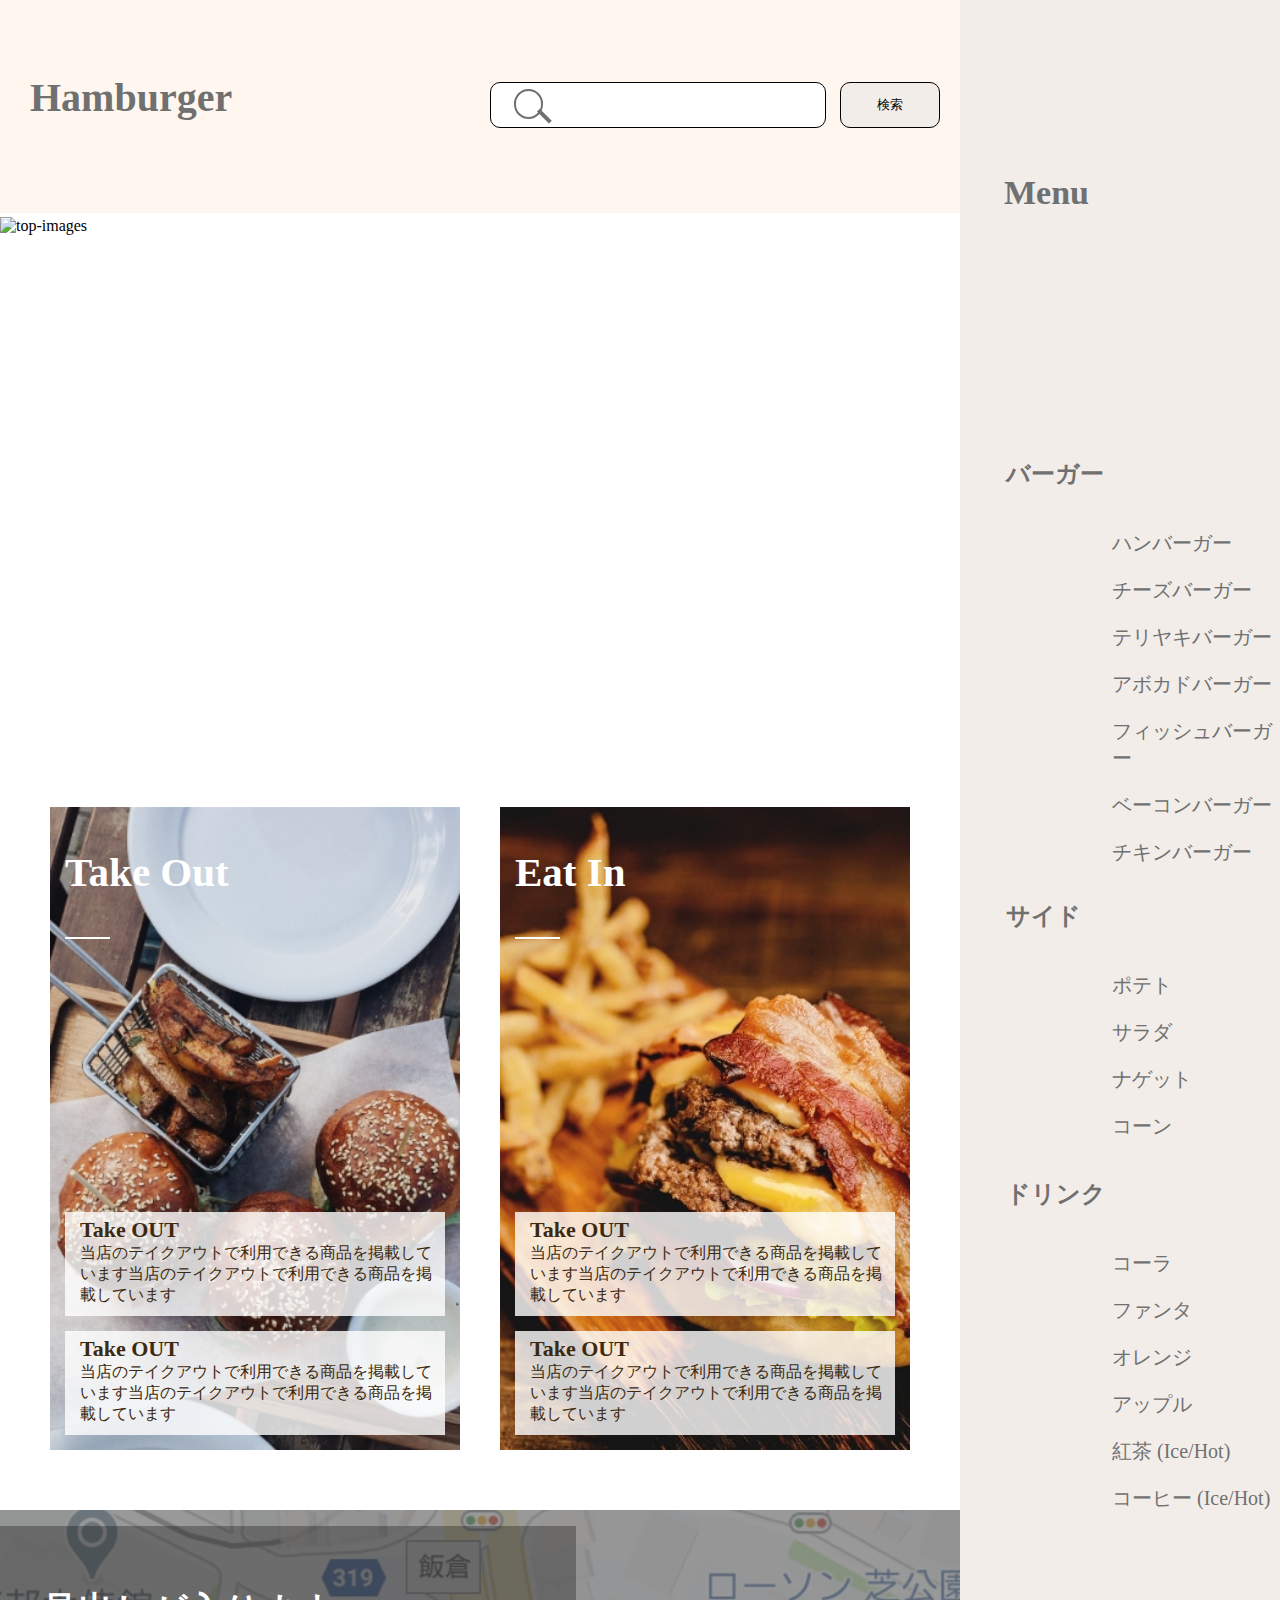
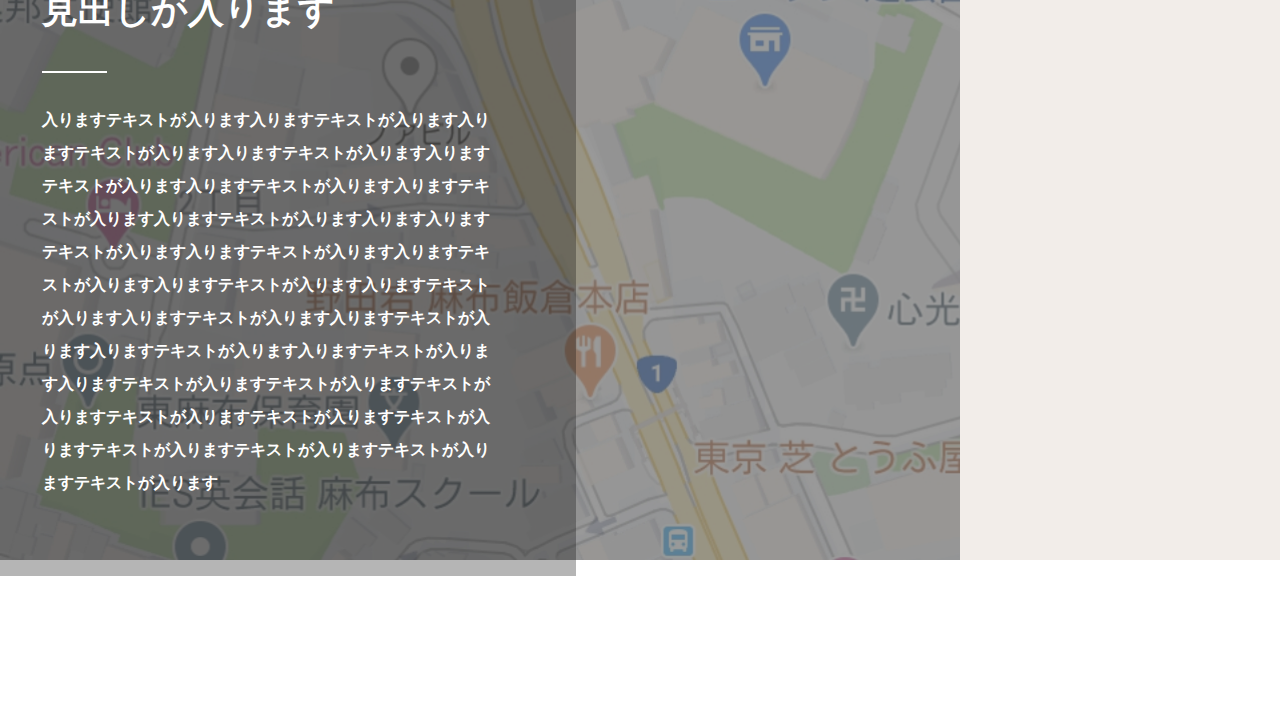
==== index.html @ 428c1997 "サイドバー挙動修正" ====
<!DOCTYPE html>
<html lang="ja">
    <head>
        <meta charset="utf-8">
        <meta name="viewport" content="width=device-width,initial-scale=1.0,minimum-scale=1.0">
        <link rel="stylesheet" href="css/style.css">
        <link rel="stylesheet" href="https://unpkg.com/ress/dist/ress.min.css">
        <title>Hamburger</title>
    </head>

    <body class="l-body">


        <section class="l-column">
            <section class="l-column__contents">
                <header class="l-header">
                    <div class="c-button-box"><button class="c-button--menu js-button--menu">Menu</button></div>
                    <div class="p-header__layout">
                        <h1 class="p-header"><a class="p-header__logo">Hamburger</a></h1>
                        <form class="p-header__form" action="#" method="post">
                            <input class="p-header__search js-header__search" type="search">
                            <input class="p-header__submit" type="submit" value="検索">
                            <div class="p-header__search-icon1"><span class="p-header__search-icon2"></span></div>
                        </form>
                    </div>
                </header>
                
                <main class="l-contents">
                        <div class="p-front__top">
                            <p class="p-front__top-sub-title">ダミーサイト</p>
                            <img src="images/top-images-sp.jpg" alt="top-images" class="p-front__top-images">
                        </div>
                    
                        <div class="p-front__contents">
                            <div class="c-front__take-out">
                                <h2 class="c-front__take-out--logo"><p>Take Out<br><p class="c-front__menu-icon"></p></h2>
                                <div class="c-front__take-out--box">
                                    <div class="c-front__take-out--box1">
                                        <div class="c-front__take-out--boxttl">Take OUT
                                            <p class="c-front__txt">当店のテイクアウトで利用できる商品を掲載しています当店のテイクアウトで利用できる商品を掲載しています</p>
                                        </div>
                                    </div>
                                    <div class="c-front__take-out--box2">
                                        <div class="c-front__take-out--boxttl">Take OUT
                                            <p class="c-front__txt">当店のテイクアウトで利用できる商品を掲載しています当店のテイクアウトで利用できる商品を掲載しています</p>
                                        </div>
                                    </div>
                                </div>
                            </div>


                            <div class="c-front__eat-in">
                                <h2 class="c-front__eat-in--logo"><p>Eat In<br><p class="c-front__menu-icon"></p></h2>
                                <div class="c-front__eat-in--box">
                                    <div class="c-front__eat-in--box1">
                                        <div class="c-front__take-out--boxttl">Take OUT
                                            <p class="c-front__txt">当店のテイクアウトで利用できる商品を掲載しています当店のテイクアウトで利用できる商品を掲載しています</p>
                                        </div>
                                    </div>
                                    <div class="c-front__eat-in--box2">
                                        <div class="c-front__take-out--boxttl">Take OUT
                                            <p class="c-front__txt">当店のテイクアウトで利用できる商品を掲載しています当店のテイクアウトで利用できる商品を掲載しています</p>
                                        </div>
                                    </div>
                                </div>
                            </div>
                        </div>

                        <div class="p-front__map">
                            <div class="p-front__map-bg">
                                <div class="p-front__map-img"></div>
                                <p class="p-front__map-cover"></p>
                                    <h3 class="p-front__map-ttl"><p>見出しが入ります<br><p class="c-main__map--icon"></p>
                                        <div class="p-front__map-ttl-icon"></div>
                                        <p class="p-front__map-txt">入りますテキストが入ります入りますテキストが入ります入りますテキストが入ります入りますテキストが入ります入りますテキストが入ります入りますテキストが入ります入りますテキストが入ります入りますテキストが入ります入ります入りますテキストが入ります入りますテキストが入ります入りますテキストが入ります入りますテキストが入ります入りますテキストが入ります入りますテキストが入ります入りますテキストが入ります入りますテキストが入ります入りますテキストが入ります入りますテキストが入りますテキストが入りますテキストが入りますテキストが入りますテキストが入りますテキストが入りますテキストが入りますテキストが入りますテキストが入りますテキストが入ります</p>
                                    </h3>
                                </p>
                            </div>
                        </div>
                </main>
            </section>

            <section class="l-column__aside">
                <div class="p-aside l-aside">
                <div class="p-aside__bg">
                    <div class="c-btn__hamburger-layout">
                        <div class="c-btn__close js-btn__close">
                            <button class="c-btn__hamburger js-btn__hamburger">
                                <span class="c-btn__hamburger-bar"></span>
                                <span class="c-btn__hamburger-bar"></span>
                            </button>
                        </div>
                    </div>
                    <p class="p-aside__menu-logo">Menu</p>
                    <h3 class="p-aside__burger">バーガー
                        <ul class="p-aside__burger-menu">
                            <li class="c-aside">ハンバーガー</li>
                            <li class="c-aside">チーズバーガー</li>
                            <li class="c-aside">テリヤキバーガー</li>
                            <li class="c-aside">アボカドバーガー</li>
                            <li class="c-aside">フィッシュバーガー</li>
                            <li class="c-aside">ベーコンバーガー</li>
                            <li class="c-aside">チキンバーガー</li>
                        </ul>
                    </h3>
                    <h3 class="p-aside__side">サイド
                        <ul class="p-aside__side-menu">
                            <li class="c-aside">ポテト</li>
                            <li class="c-aside">サラダ</li>
                            <li class="c-aside">ナゲット</li>
                            <li class="c-aside">コーン</li>
                        </ul>
                    </h3>
                    <h3 class="p-aside__drink">ドリンク
                        <ul class="p-aside__drink-menu">
                            <li class="c-aside">コーラ</li>
                            <li class="c-aside">ファンタ</li>
                            <li class="c-aside">オレンジ</li>
                            <li class="c-aside">アップル</li>
                            <li class="c-aside">紅茶 (Ice/Hot)</li>
                            <li class="c-aside">コーヒー (Ice/Hot)</li>
                        </ul>
                    </h3>
                </div>
                </div>
            </section>
        </section>


        <footer class="l-footer">
                <div class="p-footer">
                    <div class="p-footer__bg"></a>
                    <div class="p-footer__txt-box">
                        <a href="#" class="p-footer__txt1">ショップ情報</a>
                        <p class="p-footer__txt-icon"></p>
                        <a href="#" class="p-footer__txt2">ヒストリー</a>
                    </div>
                    <p class="p-footer__copyright">Copyright: RaiseTech</p>
                    </div>
                </div>
        </footer>

        <div class="overlay"></div>

        
    <script src="https://code.jquery.com/jquery-3.6.0.min.js" integrity="sha256-/xUj+3OJU5yExlq6GSYGSHk7tPXikynS7ogEvDej/m4=" crossorigin="anonymous"></script>
    <script src="/js/script.js"></script>
    </body>
</html>
---- css/style.css ----
@charset "UTF-8";
/*ブレークポイント*/
body {
  margin: 0;
  padding: 0;
  box-sizing: border-box;
}

.l-footer {
  width: 100%;
}

.l-header {
  position: relative;
  display: block;
  bottom: 4px;
  height: 217px;
  width: 100vw;
  background-color: #FFF7EF;
}
@media (min-width: 1200px) {
  .l-header {
    width: 100%;
  }
}

.l-body_scroll {
  overflow: hidden;
}

@media (min-width: 1200px) {
  .l-column {
    display: flex;
    width: 100vw;
    max-width: 100%;
  }
}
@media (min-width: 1200px) {
  .l-column__contents {
    flex: 7;
    max-width: 75%;
  }
}
@media (min-width: 1200px) {
  .l-column__aside {
    flex: 1;
    max-width: 25%;
  }
}

.c-button-box {
  display: flex;
  justify-content: flex-end;
  width: 100%;
}
@media (min-width: 1200px) {
  .c-button-box {
    display: none;
  }
}

.c-button--menu {
  margin: 14px 16px 0 0;
  z-index: 10;
  color: #707070;
  font-size: 20px;
  font-weight: bold;
  cursor: pointer;
}

.c-btn__hamburger {
  z-index: 1000;
  width: 36px;
  height: 36px;
  position: relative;
  cursor: pointer;
}
@media (min-width: 1200px) {
  .c-btn__hamburger {
    display: none;
  }
}
.c-btn__hamburger-layout {
  display: flex;
  justify-content: flex-end;
}

.c-btn__hamburger-bar {
  display: block;
  width: 100%;
  height: 6px;
  position: absolute;
  left: 0;
  background: #707070;
}

.c-btn__hamburger-bar:nth-child(1) {
  top: 50%;
  transform: rotate(-45deg);
}

.c-btn__hamburger-bar:nth-child(2) {
  top: 50%;
  transform: translateY(-50%);
  transform: rotate(45deg);
}

.c-btn__close {
  display: flex;
  justify-content: flex-end;
  width: 50px;
  height: 50px;
  margin: 10px 20px 0 0;
}

.c-btn__archive {
  font-size: 16px;
  font-weight: bold;
  display: inline-block;
  background: #fff;
  color: #707070;
  padding: 10px 41px;
  border-radius: 30px;
  margin: 40px 0 44px 0;
  position: relative;
}
.c-btn__archive-layout {
  display: flex;
  justify-content: center;
}

.c-archive__pagination__btn {
  font-size: 12px;
  text-decoration: none;
  border: 1px solid;
  color: #3C2B1C;
  border-color: #3C2B1C;
  padding: 2px 8px 2px 8px;
}
@media (max-width: 599px) {
  .c-archive__pagination__btn {
    display: none;
  }
}
@media (min-width: 1200px) {
  .c-archive__pagination__btn {
    margin: 0 7.5px 0 7.5px;
  }
}

.c-archive__pagination__no-li-1 {
  font-size: 12px;
  text-decoration: none;
  border: 1px solid;
  color: #fff;
  background-color: #3C2B1C;
  border-color: #3C2B1C;
  padding: 2px 8px 2px 8px;
}
@media (max-width: 599px) {
  .c-archive__pagination__no-li-1 {
    display: none;
  }
}
@media (min-width: 1200px) {
  .c-archive__pagination__no-li-1 {
    margin: 0 7.5px 0 7.5px;
  }
}

.c-front__menu-icon {
  content: "";
  height: 2px;
  width: 45px;
  background: #fff;
  margin-top: 20px;
}
.c-front__txt {
  font-size: 16px;
  color: #3C2A10;
  font-weight: lighter;
  margin: 0 0 15px 0;
  padding: 0 5px 10px 0px;
}
.c-front__take-out {
  background-image: url("/images/take-out.jpg");
  margin: 20px 20px 20px 20px;
  height: 643px;
  background-size: cover;
  display: block;
  position: relative;
}
@media (min-width: 660px) {
  .c-front__take-out {
    width: 100%;
    margin: 30px 15px 20px 30px;
  }
}
@media (min-width: 1200px) {
  .c-front__take-out {
    margin: 60px 20px 60px 50px;
  }
}
.c-front__take-out--logo {
  font-size: 41px;
  color: #fff;
  font-weight: bold;
  margin: 11px 0 0 15px;
}
.c-front__take-out--box {
  position: absolute;
  bottom: 0;
}
.c-front__take-out--box1 {
  background-color: rgba(255, 255, 255, 0.8);
  margin: 0 15px 15px 15px;
  height: auto;
}
.c-front__take-out--box2 {
  background-color: rgba(255, 255, 255, 0.8);
  margin: 0 15px 15px 15px;
  height: auto;
}
.c-front__take-out--boxttl {
  color: #3C2A10;
  font-size: 22px;
  font-weight: bold;
  margin: 7px 0 0 15px;
  padding-top: 5px;
}
.c-front__eat-in {
  background-image: url("/images/eat-in.jpg");
  margin: 0 20px 49px 20px;
  height: 643px;
  background-size: cover;
  display: block;
  position: relative;
}
@media (min-width: 660px) {
  .c-front__eat-in {
    width: 100%;
    top: 20px;
    margin: 10px 30px 49px 15px;
  }
}
@media (min-width: 1200px) {
  .c-front__eat-in {
    margin: 40px 50px 60px 20px;
  }
}
.c-front__eat-in--logo {
  font-size: 41px;
  color: #fff;
  font-weight: bold;
  margin: 11px 0 0 15px;
}
.c-front__eat-in--box {
  position: absolute;
  bottom: 0;
}
.c-front__eat-in--box1 {
  background-color: rgba(255, 255, 255, 0.8);
  margin: 0 15px 15px 15px;
  height: auto;
}
.c-front__eat-in--box2 {
  background-color: rgba(255, 255, 255, 0.8);
  margin: 0 15px 15px 15px;
  height: auto;
}
.c-front__eat-in--boxttl {
  color: #3C2A10;
  font-size: 22px;
  font-weight: bold;
  margin: 7px 0 0 10px;
}

.overlay {
  position: fixed;
  left: 0;
  top: 0;
  width: 100%;
  height: 100%;
  background: rgba(0, 0, 0, 0.5);
  z-index: 1000;
  display: none;
}

.c-aside {
  font-size: 20px;
  font-weight: lighter;
  color: #707070;
  margin-bottom: 20px;
  list-style: none;
}

.c-text-box__ttl {
  font-size: 28px;
  font-weight: bold;
  margin: 30px 0 30px 22px;
}
.c-text-box__text {
  font-size: 16px;
  font-weight: lighter;
  line-height: 23px;
  margin: 0 22px 0 22px;
}

.c-archive-box {
  margin: 19px 19px 0 19px;
}
@media (min-width: 660px) {
  .c-archive-box {
    display: flex;
    margin: 19px 35px 0 35px;
  }
}
.c-archive-box__image {
  width: 100%;
}
.c-archive-box__inner {
  position: relative;
  background-color: #3C2B1C;
}
@media (max-width: 599px) {
  .c-archive-box__inner {
    bottom: 7px;
  }
}
.c-archive-box__ttl {
  color: #fff;
  font-size: 20px;
  font-weight: bold;
  padding: 32px 0 0 17px;
}
@media (min-width: 1200px) {
  .c-archive-box__ttl {
    font-size: 36px;
  }
}
.c-archive-box__sub-ttl {
  color: #fff;
  font-size: 16px;
  font-weight: bold;
  margin: 24px 0 0 17px;
}
@media (min-width: 1200px) {
  .c-archive-box__sub-ttl {
    font-size: 24px;
  }
}
.c-archive-box__text {
  font-size: 16px;
  font-weight: lighter;
  color: #fff;
  margin: 10px 73px 0 17px;
}

.p-header {
  width: 100vw;
  display: flex;
  justify-content: center;
}
@media (min-width: 1200px) {
  .p-header {
    position: inherit;
    justify-content: flex-start;
    padding: 0 0 0 30px;
  }
}
@media (min-width: 1200px) {
  .p-header__layout {
    display: flex;
    align-items: center;
    height: 100%;
  }
}
.p-header__logo {
  position: relative;
  bottom: 4px;
  height: 53px;
  font-size: 40px;
  color: #707070;
}
.p-header__form {
  width: 100%;
  text-align: center;
  padding: 34px 0 40px 0;
}
@media (min-width: 1200px) {
  .p-header__form {
    display: flex;
    position: relative;
    justify-content: flex-end;
    padding: 0 20px 0 0;
  }
}
.p-header__search {
  position: relative;
  width: 230px;
  height: 46px;
  border-radius: 10px 10px 10px 10px;
  border: 1px solid #000;
  background-color: #fff;
}
@media (min-width: 660px) {
  .p-header__search {
    width: 50%;
    max-width: 700px;
  }
}
@media (min-width: 1200px) {
  .p-header__search {
    width: 396px;
  }
}
.p-header__submit {
  height: 46px;
  width: 78px;
  background-color: #F2EDE9;
  border: 1px solid #000;
  border-radius: 10px 10px 10px 10px;
}
@media (min-width: 660px) {
  .p-header__submit {
    width: 50%;
    max-width: 100px;
    margin: 0 0 0 14px;
  }
}
.p-header__search-icon1 {
  margin: auto;
  bottom: 55px;
  right: 140px;
  width: 45px;
  height: 45px;
  font-size: 20px;
  position: relative;
  z-index: 30;
  cursor: pointer;
}
@media (min-width: 660px) {
  .p-header__search-icon1 {
    right: 23%;
    transform: translateX(-50px);
  }
}
@media (min-width: 1200px) {
  .p-header__search-icon1 {
    position: absolute;
    margin: 20px 260px 0 0;
    bottom: 10px;
  }
}
.p-header__search-icon2 {
  position: absolute;
  display: block;
  top: 50%;
  left: 50%;
  width: 56%;
  height: 56%;
  border-radius: 50%;
  margin: -0.28em 0 0 -0.28em;
  border: 2px solid #707070;
}
.p-header__search-icon2::after {
  position: absolute;
  display: block;
  content: "";
  top: 75%;
  left: 70%;
  width: 66%;
  height: 15%;
  background: #707070;
  margin: 0.2em 0 0 0.14em;
  transform: rotate(45deg);
}

@media (min-width: 660px) {
  .p-front__contents {
    display: flex;
    width: 100%;
    justify-content: center;
  }
}

.p-front__map {
  width: 100%;
  height: 691px;
}
@media (min-width: 660px) {
  .p-front__map {
    height: auto;
  }
}
@media (min-width: 1200px) {
  .p-front__map {
    height: 650px;
  }
}
.p-front__map-bg {
  background-color: #000;
  height: 100%;
  width: 100%;
  position: relative;
}
@media (min-width: 660px) {
  .p-front__map-bg {
    height: auto;
  }
}
@media (min-width: 1200px) {
  .p-front__map-bg {
    height: 650px;
  }
}
.p-front__map-img {
  background-image: url("/images/google-map.jpg");
  background-size: cover;
  width: 100%;
  height: 100%;
  opacity: 0.6;
  position: absolute;
}
@media (min-width: 1200px) {
  .p-front__map-img {
    height: 650px;
  }
}
.p-front__map-cover {
  width: 100%;
  height: 415px;
  background-color: #000;
  opacity: 0.29;
  position: absolute;
}
@media (min-width: 660px) {
  .p-front__map-cover {
    height: 100%;
  }
}
@media (min-width: 1200px) {
  .p-front__map-cover {
    height: 650px;
    width: 60%;
  }
}
.p-front__map-ttl {
  position: absolute;
  font-size: 30px;
  font-weight: bold;
  color: #fff;
  margin: 40px 0 0 42px;
}
@media (min-width: 660px) {
  .p-front__map-ttl {
    position: inherit;
    margin: 0 0 0 42px;
    padding-top: 40px;
    font-size: 36px;
  }
}
.p-front__map-ttl-icon {
  content: "";
  height: 2px;
  width: 65px;
  background: #fff;
  margin: 30px 0 30px 0;
}
.p-front__map--icon {
  content: "";
  height: 2px;
  width: 75px;
  background: #fff;
  margin: 10px 0 0 0;
}
.p-front__map-txt {
  font-size: 14px;
  font-weight: bold;
  line-height: 33px;
  margin: 10px 40px 0 0;
}
@media (min-width: 660px) {
  .p-front__map-txt {
    padding-bottom: 40px;
  }
}
@media (min-width: 1200px) {
  .p-front__map-txt {
    width: 50%;
    font-size: 16px;
  }
}

.p-footer {
  width: 100%;
}
.p-footer__bg {
  background-image: url("/images/footer.png");
  height: 150px;
  width: 100%;
}
.p-footer__txt-box {
  display: flex;
  justify-content: center;
  padding-top: 40px;
}
.p-footer__txt1 {
  font-size: 20px;
  font-weight: lighter;
  color: #fff;
  text-decoration: none;
}
.p-footer__txt2 {
  font-size: 20px;
  font-weight: lighter;
  color: #fff;
  text-decoration: none;
}
.p-footer__txt-icon {
  width: 2px;
  height: 20px;
  background-color: #fff;
  margin: 5px 10px 0 10px;
}
.p-footer__copyright {
  font-size: 14px;
  font-weight: lighter;
  color: #fff;
  display: flex;
  justify-content: center;
  margin-top: 34px;
}

.p-aside {
  width: 100vw;
  z-index: 2000;
  transition: all 0.8s;
  left: 100%;
  height: 100%;
  position: fixed;
}
@media (min-width: 1200px) {
  .p-aside {
    position: inherit;
    width: 100%;
  }
}
.p-aside__menu-logo {
  display: none;
}
@media (min-width: 1200px) {
  .p-aside__menu-logo {
    display: flex;
    font-size: 34px;
    font-weight: bold;
    color: #707070;
    padding: 80px 0 0 44px;
  }
}
.p-aside__bg {
  width: 375px;
  background-color: #F2EDE9;
  margin: 0 0 0 auto;
}
@media (min-width: 1200px) {
  .p-aside__bg {
    margin: 0;
    height: 100%;
    width: 100%;
  }
}
.p-aside__burger {
  padding-top: 212px;
  font-size: 24px;
  font-weight: bold;
  margin: 0 0 0 46px;
  color: #707070;
}
.p-aside__burger-menu {
  margin: 40px 0 0 66px;
}
.p-aside__side {
  font-size: 24px;
  font-weight: bold;
  color: #707070;
  margin: 34px 0 0 46px;
}
.p-aside__side-menu {
  margin: 40px 0 0 66px;
}
.p-aside__drink {
  font-size: 24px;
  font-weight: bold;
  color: #707070;
  margin: 38px 0 0 46px;
}
.p-aside__drink-menu {
  margin: 40px 0 0 66px;
  padding-bottom: 200px;
}

.p-aside-open {
  left: 0;
  top: 0;
}

.p-front__top {
  display: flex;
}
.p-front__top-images {
  position: relative;
  z-index: 20;
  height: 285px;
  width: 100%;
  vertical-align: bottom;
}
@media (min-width: 1200px) {
  .p-front__top-images {
    height: 530px;
  }
}
.p-front__top-sub-title {
  position: absolute;
  padding: 120px 0 0 25px;
  margin: auto;
  z-index: 30;
  font-size: 36px;
  color: white;
  font-weight: bold;
}
@media (min-width: 660px) {
  .p-front__top-sub-title {
    display: none;
  }
}
@media (min-width: 1200px) {
  .p-front__top-sub-title {
    display: flex;
    align-items: center;
    height: 100%;
    padding: 0 0 140px 25px;
  }
}

.p-archive__top {
  display: flex;
}
.p-archive__top-bg {
  background-color: black;
  position: relative;
  height: 285px;
  width: 100%;
}
.p-archive__top-images {
  vertical-align: bottom;
  opacity: 0.5;
  width: 100%;
  height: 100%;
}
.p-archive__top-sub-title {
  position: absolute;
  padding: 120px 0 0 25px;
  margin: auto;
  z-index: 30;
  font-size: 36px;
  color: white;
  font-weight: bold;
}

.p-archive__pagination {
  display: flex;
  justify-content: space-between;
  margin: 60px 19px 31px 19px;
}
@media (min-width: 1200px) {
  .p-archive__pagination {
    justify-content: center;
    align-items: center;
  }
}
.p-archive__pagination-previous {
  display: flex;
}
.p-archive__pagination-previous-img {
  position: relative;
  top: 3px;
  margin-right: 8px;
}
.p-archive__pagination-previous-no {
  margin-right: 15px;
}
@media (max-width: 599px) {
  .p-archive__pagination-previous-no {
    display: none;
  }
}
.p-archive__pagination-next {
  display: flex;
}
.p-archive__pagination-next-img {
  position: relative;
  top: 3px;
  margin-left: 8px;
}
/*# sourceMappingURL=style.css.map */
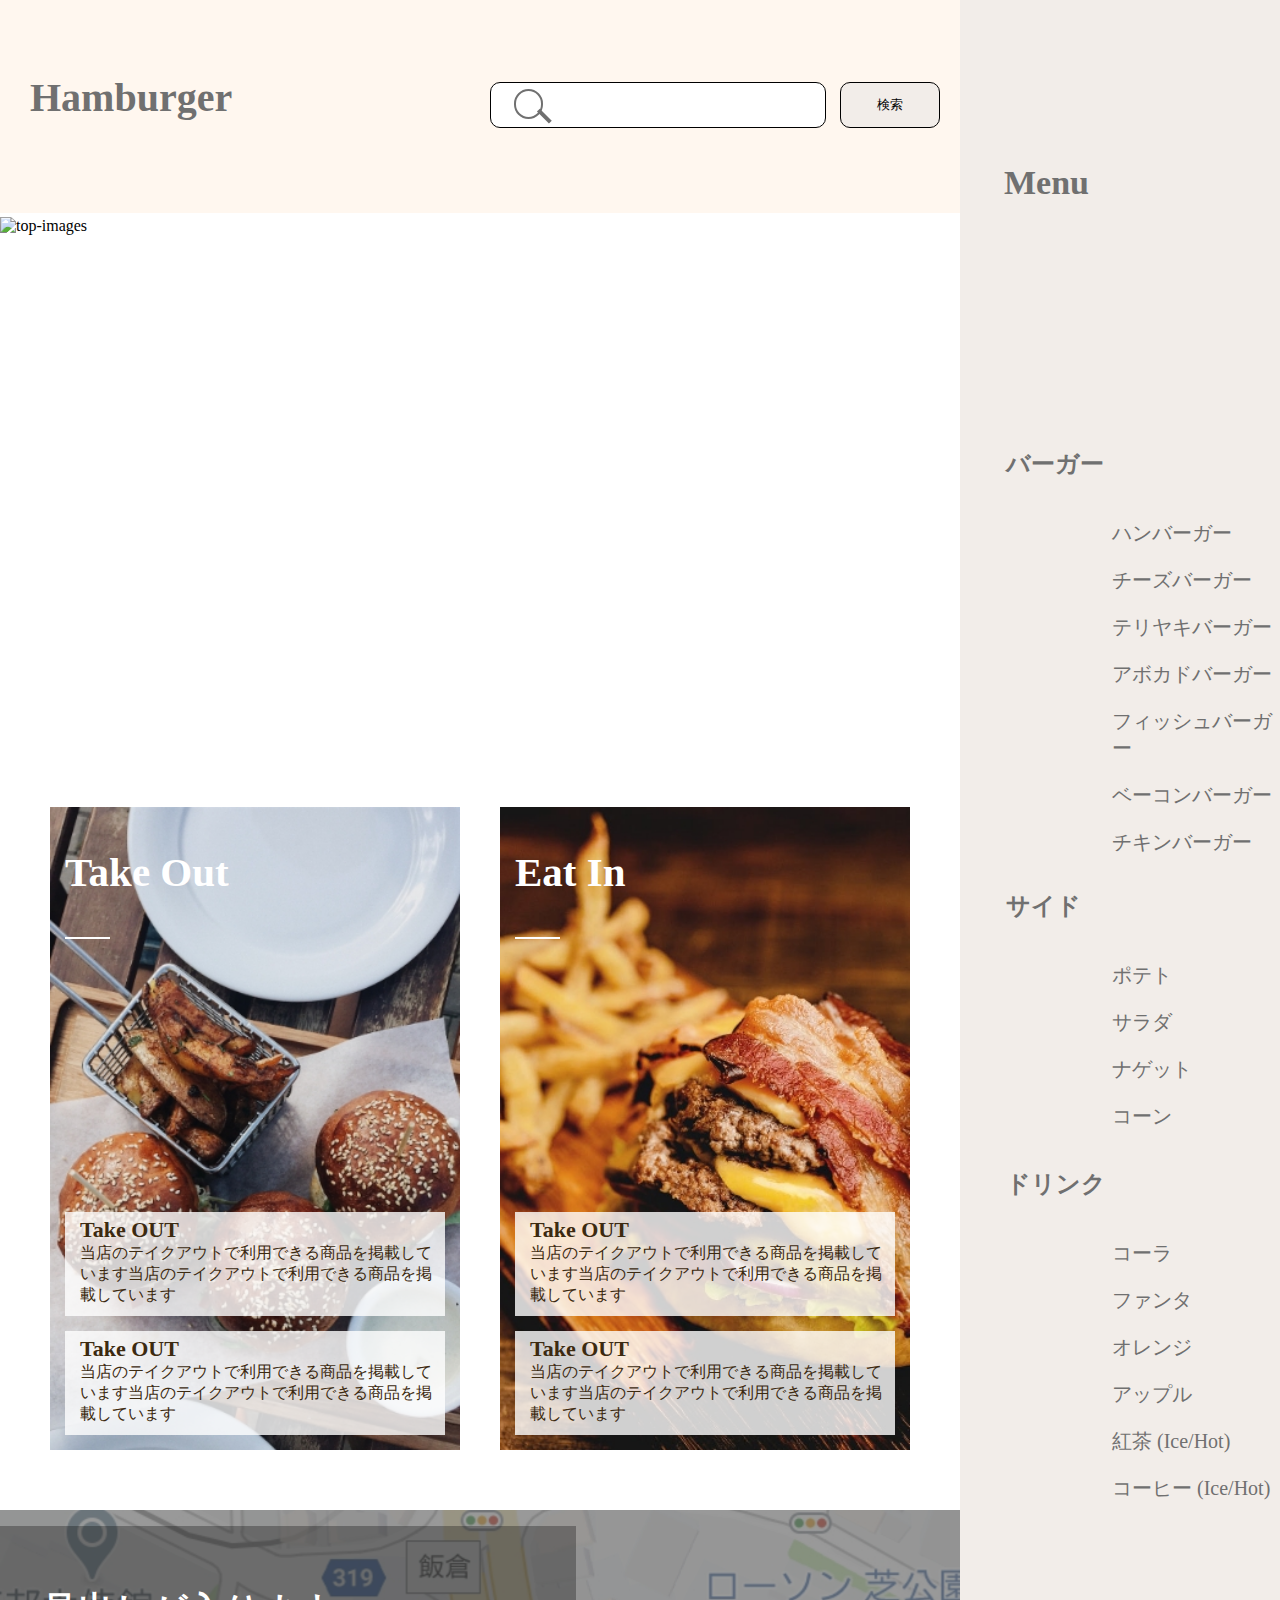
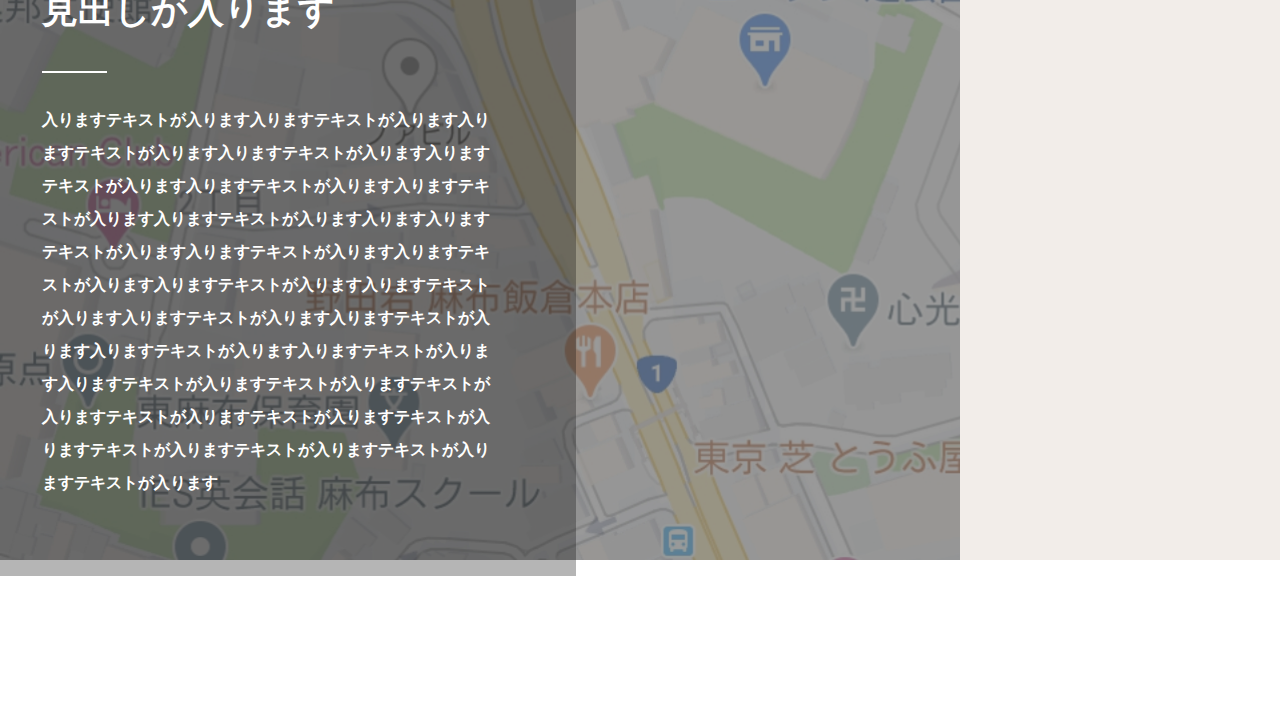
==== commit 25c7b580: "サイドバークラス名変更" ====
--- a/index.html
+++ b/index.html
@@ -81,7 +81,7 @@
             </section>
 
             <section class="l-column__aside">
-                <div class="p-aside l-aside">
+                <aside class="p-aside l-aside">
                 <div class="p-aside__bg">
                     <div class="c-btn__hamburger-layout">
                         <div class="c-btn__close js-btn__close">
@@ -122,7 +122,7 @@
                         </ul>
                     </h3>
                 </div>
-                </div>
+            </aside>
             </section>
         </section>
 
--- a/css/style.css
+++ b/css/style.css
@@ -70,8 +70,8 @@
 
 .c-btn__hamburger {
   z-index: 1000;
-  width: 36px;
-  height: 36px;
+  width: 38px;
+  height: 38px;
   position: relative;
   cursor: pointer;
 }
@@ -108,8 +108,8 @@
 .c-btn__close {
   display: flex;
   justify-content: flex-end;
-  width: 50px;
-  height: 50px;
+  width: 40px;
+  height: 40px;
   margin: 10px 20px 0 0;
 }
 
@@ -136,15 +136,11 @@
   color: #3C2B1C;
   border-color: #3C2B1C;
   padding: 2px 8px 2px 8px;
-}
-@media (max-width: 599px) {
+  margin: 0 7.5px 0 7.5px;
+}
+@media (max-width: 623px) {
   .c-archive__pagination__btn {
     display: none;
-  }
-}
-@media (min-width: 1200px) {
-  .c-archive__pagination__btn {
-    margin: 0 7.5px 0 7.5px;
   }
 }
 
@@ -156,15 +152,11 @@
   background-color: #3C2B1C;
   border-color: #3C2B1C;
   padding: 2px 8px 2px 8px;
-}
-@media (max-width: 599px) {
+  margin: 0 7.5px 0 7.5px;
+}
+@media (max-width: 623px) {
   .c-archive__pagination__no-li-1 {
     display: none;
-  }
-}
-@media (min-width: 1200px) {
-  .c-archive__pagination__no-li-1 {
-    margin: 0 7.5px 0 7.5px;
   }
 }
 
@@ -190,7 +182,7 @@
   display: block;
   position: relative;
 }
-@media (min-width: 660px) {
+@media (min-width: 624px) {
   .c-front__take-out {
     width: 100%;
     margin: 30px 15px 20px 30px;
@@ -236,7 +228,7 @@
   display: block;
   position: relative;
 }
-@media (min-width: 660px) {
+@media (min-width: 624px) {
   .c-front__eat-in {
     width: 100%;
     top: 20px;
@@ -299,17 +291,27 @@
   font-weight: bold;
   margin: 30px 0 30px 22px;
 }
+@media (min-width: 624px) {
+  .c-text-box__ttl {
+    margin: 30px 0 30px 32px;
+  }
+}
 .c-text-box__text {
   font-size: 16px;
   font-weight: lighter;
   line-height: 23px;
   margin: 0 22px 0 22px;
 }
+@media (min-width: 624px) {
+  .c-text-box__text {
+    margin: 0 22px 37px 32px;
+  }
+}
 
 .c-archive-box {
   margin: 19px 19px 0 19px;
 }
-@media (min-width: 660px) {
+@media (min-width: 624px) {
   .c-archive-box {
     display: flex;
     margin: 19px 35px 0 35px;
@@ -322,7 +324,7 @@
   position: relative;
   background-color: #3C2B1C;
 }
-@media (max-width: 599px) {
+@media (max-width: 623px) {
   .c-archive-box__inner {
     bottom: 7px;
   }
@@ -402,8 +404,9 @@
   border-radius: 10px 10px 10px 10px;
   border: 1px solid #000;
   background-color: #fff;
-}
-@media (min-width: 660px) {
+  z-index: 5;
+}
+@media (min-width: 624px) {
   .p-header__search {
     width: 50%;
     max-width: 700px;
@@ -412,6 +415,32 @@
 @media (min-width: 1200px) {
   .p-header__search {
     width: 396px;
+  }
+}
+.p-header__search-name {
+  width: 340px;
+}
+@media (max-width: 623px) {
+  .p-header__search-name {
+    display: none;
+  }
+}
+@media (min-width: 624px) {
+  .p-header__search-name {
+    color: #707070;
+    font-size: 16px;
+    font-weight: bold;
+    z-index: 100;
+    position: relative;
+    top: 20px;
+    right: 55px;
+  }
+}
+@media (min-width: 1200px) {
+  .p-header__search-name {
+    position: relative;
+    bottom: 25px;
+    right: 55px;
   }
 }
 .p-header__submit {
@@ -421,7 +450,7 @@
   border: 1px solid #000;
   border-radius: 10px 10px 10px 10px;
 }
-@media (min-width: 660px) {
+@media (min-width: 624px) {
   .p-header__submit {
     width: 50%;
     max-width: 100px;
@@ -439,7 +468,7 @@
   z-index: 30;
   cursor: pointer;
 }
-@media (min-width: 660px) {
+@media (min-width: 624px) {
   .p-header__search-icon1 {
     right: 23%;
     transform: translateX(-50px);
@@ -476,7 +505,7 @@
   transform: rotate(45deg);
 }
 
-@media (min-width: 660px) {
+@media (min-width: 624px) {
   .p-front__contents {
     display: flex;
     width: 100%;
@@ -488,7 +517,7 @@
   width: 100%;
   height: 691px;
 }
-@media (min-width: 660px) {
+@media (min-width: 624px) {
   .p-front__map {
     height: auto;
   }
@@ -504,7 +533,7 @@
   width: 100%;
   position: relative;
 }
-@media (min-width: 660px) {
+@media (min-width: 624px) {
   .p-front__map-bg {
     height: auto;
   }
@@ -534,7 +563,7 @@
   opacity: 0.29;
   position: absolute;
 }
-@media (min-width: 660px) {
+@media (min-width: 624px) {
   .p-front__map-cover {
     height: 100%;
   }
@@ -552,7 +581,7 @@
   color: #fff;
   margin: 40px 0 0 42px;
 }
-@media (min-width: 660px) {
+@media (min-width: 624px) {
   .p-front__map-ttl {
     position: inherit;
     margin: 0 0 0 42px;
@@ -580,7 +609,7 @@
   line-height: 33px;
   margin: 10px 40px 0 0;
 }
-@media (min-width: 660px) {
+@media (min-width: 624px) {
   .p-front__map-txt {
     padding-bottom: 40px;
   }
@@ -639,6 +668,7 @@
   left: 100%;
   height: 100%;
   position: fixed;
+  overflow: scroll;
 }
 @media (min-width: 1200px) {
   .p-aside {
@@ -729,7 +759,7 @@
   color: white;
   font-weight: bold;
 }
-@media (min-width: 660px) {
+@media (min-width: 624px) {
   .p-front__top-sub-title {
     display: none;
   }
@@ -767,20 +797,54 @@
   color: white;
   font-weight: bold;
 }
+@media (min-width: 624px) {
+  .p-archive__top-sub-title {
+    padding: 120px 0 0 85px;
+    font-size: 60px;
+  }
+}
+.p-archive__top-sub-title-1 {
+  position: absolute;
+  z-index: 30;
+  font-size: 16px;
+  color: white;
+  font-weight: bold;
+  padding: 170px 0 0 25px;
+}
+@media (min-width: 624px) {
+  .p-archive__top-sub-title-1 {
+    padding: 160px 0 0 300px;
+  }
+}
 
 .p-archive__pagination {
   display: flex;
   justify-content: space-between;
   margin: 60px 19px 31px 19px;
 }
-@media (min-width: 1200px) {
+@media (min-width: 624px) {
   .p-archive__pagination {
     justify-content: center;
     align-items: center;
   }
 }
+@media (min-width: 1200px) {
+  .p-archive__pagination {
+    justify-content: center;
+    align-items: center;
+  }
+}
 .p-archive__pagination-previous {
   display: flex;
+}
+.p-archive__pagination-previous-txt {
+  font-size: 16px;
+  font-weight: lighter;
+}
+@media (min-width: 624px) {
+  .p-archive__pagination-previous-txt {
+    display: none;
+  }
 }
 .p-archive__pagination-previous-img {
   position: relative;
@@ -790,7 +854,7 @@
 .p-archive__pagination-previous-no {
   margin-right: 15px;
 }
-@media (max-width: 599px) {
+@media (max-width: 623px) {
   .p-archive__pagination-previous-no {
     display: none;
   }
@@ -798,9 +862,62 @@
 .p-archive__pagination-next {
   display: flex;
 }
+.p-archive__pagination-next-txt {
+  font-size: 16px;
+  font-weight: lighter;
+}
+@media (min-width: 624px) {
+  .p-archive__pagination-next-txt {
+    display: none;
+  }
+}
 .p-archive__pagination-next-img {
   position: relative;
   top: 3px;
   margin-left: 8px;
 }
+
+.p-archive-search__top {
+  display: flex;
+}
+.p-archive-search__top-bg {
+  background-color: black;
+  position: relative;
+  height: 285px;
+  width: 100%;
+}
+.p-archive-search__top-images {
+  vertical-align: bottom;
+  opacity: 0.5;
+  width: 100%;
+  height: 100%;
+}
+.p-archive-search__top-sub-title {
+  position: absolute;
+  padding: 120px 0 0 25px;
+  margin: auto;
+  z-index: 30;
+  font-size: 36px;
+  color: white;
+  font-weight: bold;
+}
+@media (min-width: 624px) {
+  .p-archive-search__top-sub-title {
+    padding: 120px 0 0 50px;
+    font-size: 60px;
+  }
+}
+.p-archive-search__top-sub-title-1 {
+  position: absolute;
+  z-index: 30;
+  font-size: 16px;
+  color: white;
+  font-weight: bold;
+  padding: 170px 0 0 25px;
+}
+@media (min-width: 624px) {
+  .p-archive-search__top-sub-title-1 {
+    padding: 160px 0 0 300px;
+  }
+}
 /*# sourceMappingURL=style.css.map */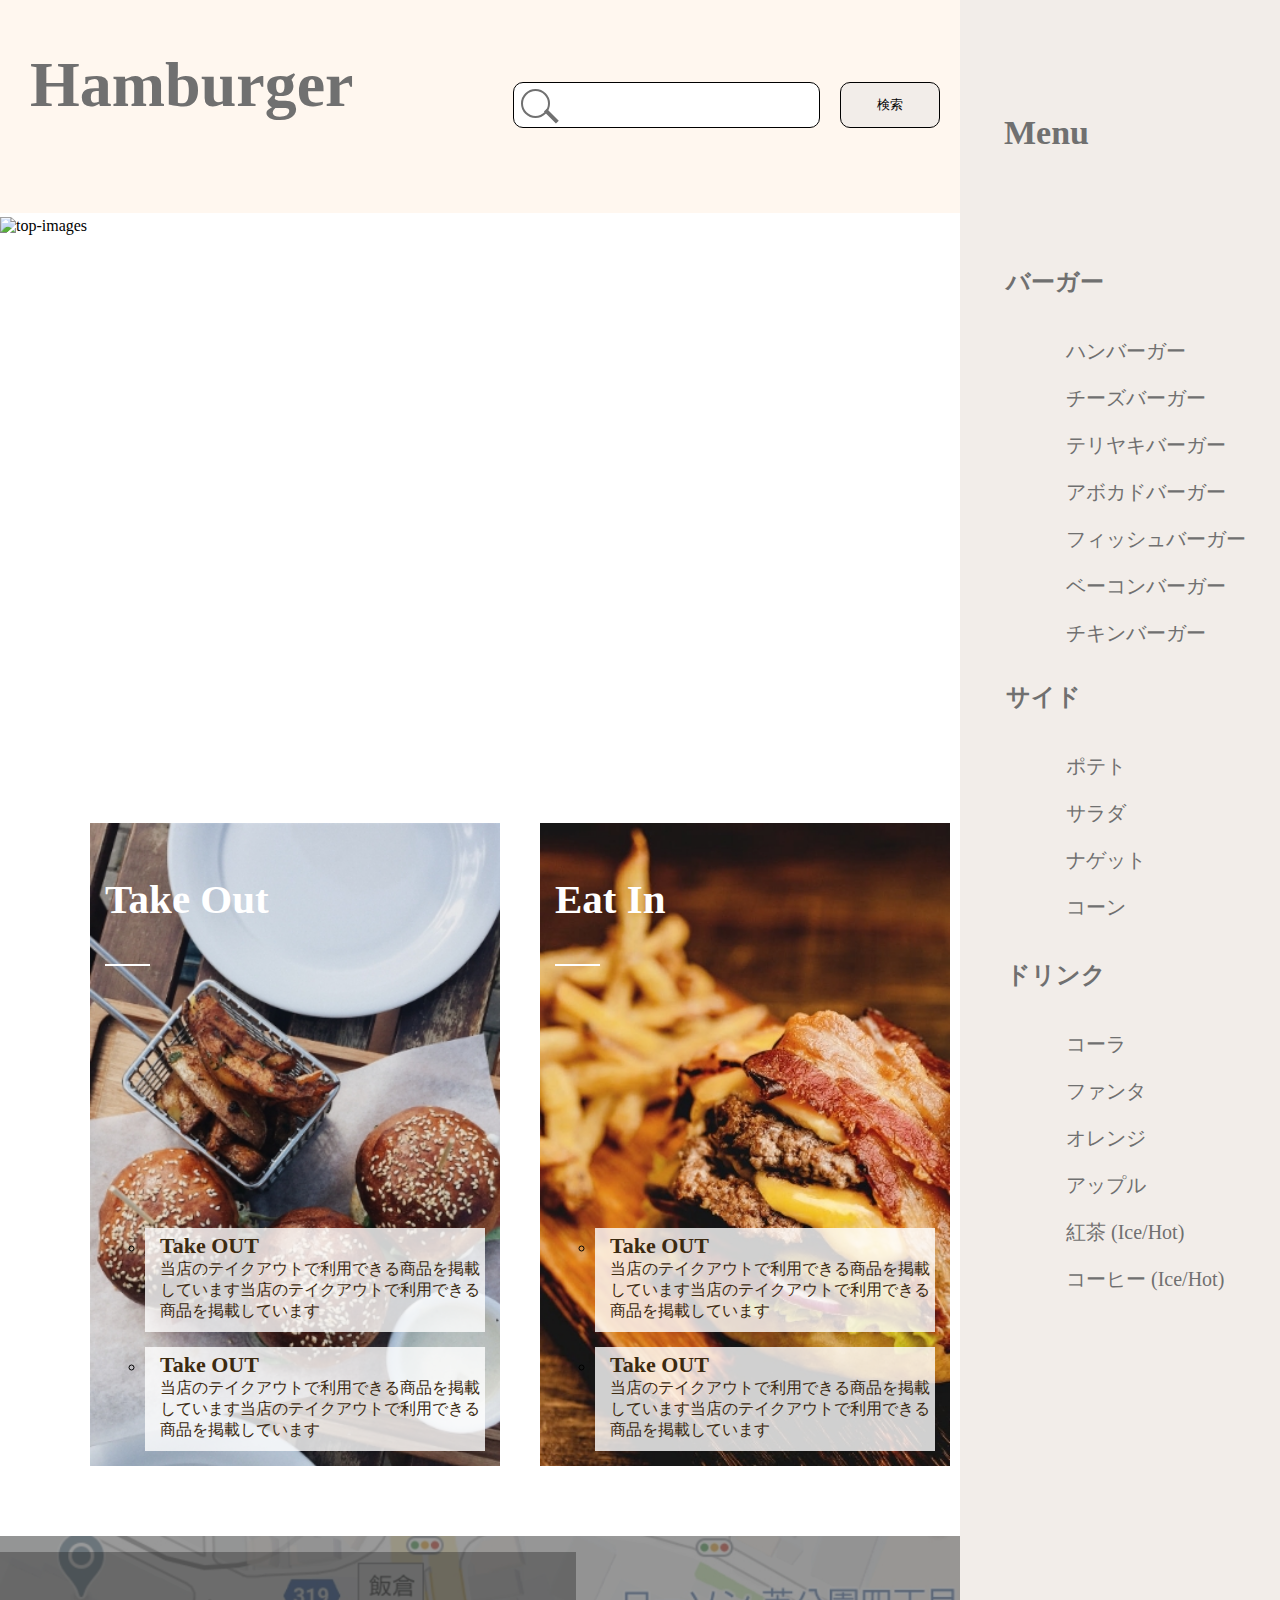
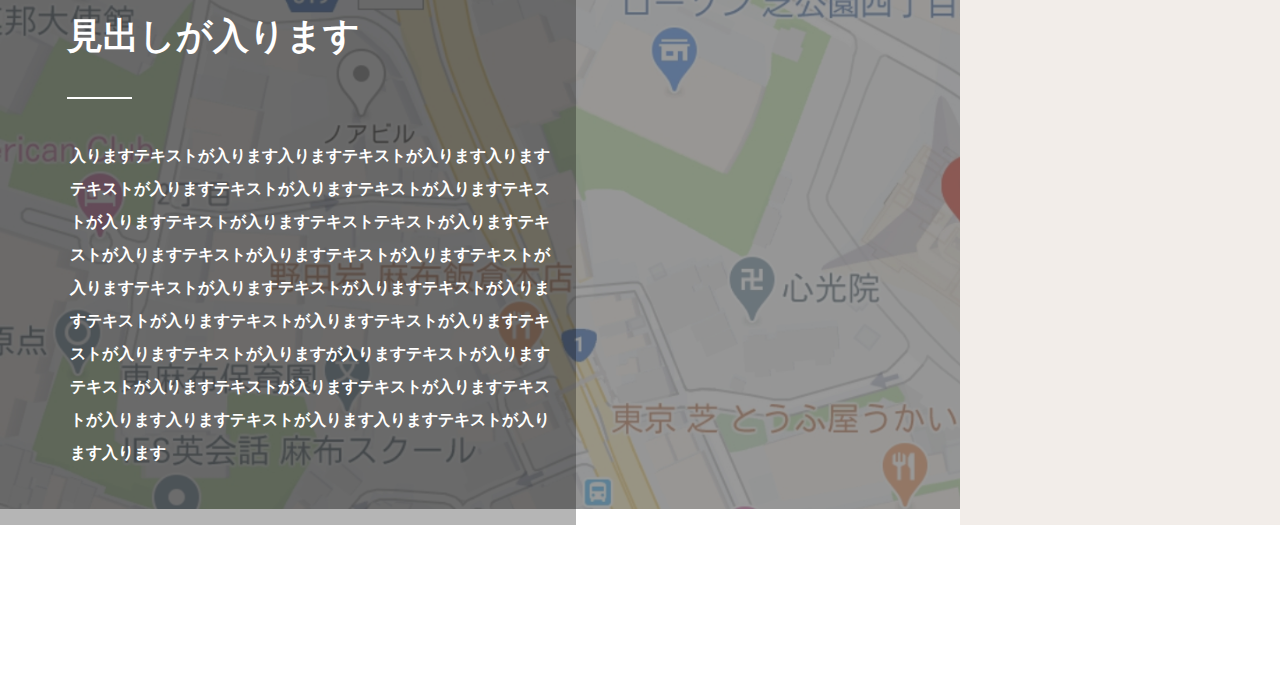
==== commit aad765fb: "test" ====
--- a/index.html
+++ b/index.html
@@ -3,8 +3,8 @@
     <head>
         <meta charset="utf-8">
         <meta name="viewport" content="width=device-width,initial-scale=1.0,minimum-scale=1.0">
+        <link rel="stylesheet" href="https://unpkg.com/ress/dist/ress.min.css">
         <link rel="stylesheet" href="css/style.css">
-        <link rel="stylesheet" href="https://unpkg.com/ress/dist/ress.min.css">
         <title>Hamburger</title>
     </head>
 
@@ -14,7 +14,7 @@
         <section class="l-column">
             <section class="l-column__contents">
                 <header class="l-header">
-                    <div class="c-button-box"><button class="c-button--menu js-button--menu">Menu</button></div>
+                    <button class="c-button-box"><p class="c-button--menu js-button--menu">Menu</p></button>
                     <div class="p-header__layout">
                         <h1 class="p-header"><a class="p-header__logo">Hamburger</a></h1>
                         <form class="p-header__form" action="#" method="post">
@@ -28,116 +28,113 @@
                 <main class="l-contents">
                         <div class="p-front__top">
                             <p class="p-front__top-sub-title">ダミーサイト</p>
-                            <img src="images/top-images-sp.jpg" alt="top-images" class="p-front__top-images">
+                            <img src="/images/top-images-tab.jpg" alt="top-images" class="p-front__top-images">
                         </div>
                     
-                        <div class="p-front__contents">
-                            <div class="c-front__take-out">
+                        <ul class="p-front__contents">
+                            <li class="c-front__take-out">
                                 <h2 class="c-front__take-out--logo"><p>Take Out<br><p class="c-front__menu-icon"></p></h2>
-                                <div class="c-front__take-out--box">
-                                    <div class="c-front__take-out--box1">
+                                <ul class="c-front__take-out--box">
+                                    <li class="c-front__take-out--box1">
                                         <div class="c-front__take-out--boxttl">Take OUT
                                             <p class="c-front__txt">当店のテイクアウトで利用できる商品を掲載しています当店のテイクアウトで利用できる商品を掲載しています</p>
                                         </div>
-                                    </div>
-                                    <div class="c-front__take-out--box2">
+                                    </li>
+                                
+                                    <li class="c-front__take-out--box2">
                                         <div class="c-front__take-out--boxttl">Take OUT
                                             <p class="c-front__txt">当店のテイクアウトで利用できる商品を掲載しています当店のテイクアウトで利用できる商品を掲載しています</p>
                                         </div>
-                                    </div>
-                                </div>
-                            </div>
+                                    </li>
+                                </ul>
+                            </li>
 
 
-                            <div class="c-front__eat-in">
+                            <li class="c-front__eat-in">
                                 <h2 class="c-front__eat-in--logo"><p>Eat In<br><p class="c-front__menu-icon"></p></h2>
-                                <div class="c-front__eat-in--box">
-                                    <div class="c-front__eat-in--box1">
+                                <ul class="c-front__eat-in--box">
+                                    <li class="c-front__eat-in--box1">
                                         <div class="c-front__take-out--boxttl">Take OUT
                                             <p class="c-front__txt">当店のテイクアウトで利用できる商品を掲載しています当店のテイクアウトで利用できる商品を掲載しています</p>
                                         </div>
-                                    </div>
-                                    <div class="c-front__eat-in--box2">
+                                    </li>
+                                    <li class="c-front__eat-in--box2">
                                         <div class="c-front__take-out--boxttl">Take OUT
                                             <p class="c-front__txt">当店のテイクアウトで利用できる商品を掲載しています当店のテイクアウトで利用できる商品を掲載しています</p>
                                         </div>
-                                    </div>
-                                </div>
-                            </div>
-                        </div>
+                                    </li>
+                                </ul>
+                            </li>
+                        </ul>
 
-                        <div class="p-front__map">
+                        <section class="p-front__map">
                             <div class="p-front__map-bg">
                                 <div class="p-front__map-img"></div>
                                 <p class="p-front__map-cover"></p>
-                                    <h3 class="p-front__map-ttl"><p>見出しが入ります<br><p class="c-main__map--icon"></p>
-                                        <div class="p-front__map-ttl-icon"></div>
-                                        <p class="p-front__map-txt">入りますテキストが入ります入りますテキストが入ります入りますテキストが入ります入りますテキストが入ります入りますテキストが入ります入りますテキストが入ります入りますテキストが入ります入りますテキストが入ります入ります入りますテキストが入ります入りますテキストが入ります入りますテキストが入ります入りますテキストが入ります入りますテキストが入ります入りますテキストが入ります入りますテキストが入ります入りますテキストが入ります入りますテキストが入ります入りますテキストが入りますテキストが入りますテキストが入りますテキストが入りますテキストが入りますテキストが入りますテキストが入りますテキストが入りますテキストが入りますテキストが入ります</p>
-                                    </h3>
-                                </p>
+                                <h3 class="p-front__map-ttl"><p>見出しが入ります<br><p class="p-front__map-ttl-icon"></p></h3>
+                                <p class="p-front__map-txt">入りますテキストが入ります入りますテキストが入ります入りますテキストが入りますテキストが入りますテキストが入りますテキストが入りますテキストが入りますテキストテキストが入りますテキストが入りますテキストが入りますテキストが入りますテキストが入りますテキストが入りますテキストが入りますテキストが入りますテキストが入りますテキストが入りますテキストが入りますテキストが入りますテキストが入りますが入りますテキストが入りますテキストが入りますテキストが入りますテキストが入りますテキストが入ります入りますテキストが入ります入りますテキストが入ります入ります</p>
                             </div>
-                        </div>
+                        </section>
                 </main>
             </section>
 
+            
             <section class="l-column__aside">
                 <aside class="p-aside l-aside">
-                <div class="p-aside__bg">
-                    <div class="c-btn__hamburger-layout">
-                        <div class="c-btn__close js-btn__close">
-                            <button class="c-btn__hamburger js-btn__hamburger">
-                                <span class="c-btn__hamburger-bar"></span>
-                                <span class="c-btn__hamburger-bar"></span>
-                            </button>
+                    <nav class="p-aside__bg">
+                        <div class="c-btn__hamburger-layout">
+                            <div class="c-btn__close js-btn__close">
+                                <button class="c-btn__hamburger js-btn__hamburger">
+                                    <span class="c-btn__hamburger-bar"></span>
+                                    <span class="c-btn__hamburger-bar"></span>
+                                </button>
+                            </div>
                         </div>
-                    </div>
-                    <p class="p-aside__menu-logo">Menu</p>
-                    <h3 class="p-aside__burger">バーガー
-                        <ul class="p-aside__burger-menu">
-                            <li class="c-aside">ハンバーガー</li>
-                            <li class="c-aside">チーズバーガー</li>
-                            <li class="c-aside">テリヤキバーガー</li>
-                            <li class="c-aside">アボカドバーガー</li>
-                            <li class="c-aside">フィッシュバーガー</li>
-                            <li class="c-aside">ベーコンバーガー</li>
-                            <li class="c-aside">チキンバーガー</li>
-                        </ul>
-                    </h3>
-                    <h3 class="p-aside__side">サイド
-                        <ul class="p-aside__side-menu">
-                            <li class="c-aside">ポテト</li>
-                            <li class="c-aside">サラダ</li>
-                            <li class="c-aside">ナゲット</li>
-                            <li class="c-aside">コーン</li>
-                        </ul>
-                    </h3>
-                    <h3 class="p-aside__drink">ドリンク
-                        <ul class="p-aside__drink-menu">
-                            <li class="c-aside">コーラ</li>
-                            <li class="c-aside">ファンタ</li>
-                            <li class="c-aside">オレンジ</li>
-                            <li class="c-aside">アップル</li>
-                            <li class="c-aside">紅茶 (Ice/Hot)</li>
-                            <li class="c-aside">コーヒー (Ice/Hot)</li>
-                        </ul>
-                    </h3>
-                </div>
-            </aside>
+                        <p class="p-aside__menu-logo">Menu</p>
+                        <p class="p-aside__burger">バーガー
+                            <ul class="p-aside__burger-menu">
+                                <li class="c-aside">ハンバーガー</li>
+                                <li class="c-aside">チーズバーガー</li>
+                                <li class="c-aside">テリヤキバーガー</li>
+                                <li class="c-aside">アボカドバーガー</li>
+                                <li class="c-aside">フィッシュバーガー</li>
+                                <li class="c-aside">ベーコンバーガー</li>
+                                <li class="c-aside">チキンバーガー</li>
+                            </ul>
+                        </p>
+                        <p class="p-aside__side">サイド
+                            <ul class="p-aside__side-menu">
+                                <li class="c-aside">ポテト</li>
+                                <li class="c-aside">サラダ</li>
+                                <li class="c-aside">ナゲット</li>
+                                <li class="c-aside">コーン</li>
+                            </ul>
+                        </p>
+                        <p class="p-aside__drink">ドリンク
+                            <ul class="p-aside__drink-menu">
+                                <li class="c-aside">コーラ</li>
+                                <li class="c-aside">ファンタ</li>
+                                <li class="c-aside">オレンジ</li>
+                                <li class="c-aside">アップル</li>
+                                <li class="c-aside">紅茶 (Ice/Hot)</li>
+                                <li class="c-aside">コーヒー (Ice/Hot)</li>
+                            </ul>
+                        </p>
+                    </nav>
+                </aside>
             </section>
         </section>
 
 
         <footer class="l-footer">
-                <div class="p-footer">
-                    <div class="p-footer__bg"></a>
-                    <div class="p-footer__txt-box">
-                        <a href="#" class="p-footer__txt1">ショップ情報</a>
-                        <p class="p-footer__txt-icon"></p>
-                        <a href="#" class="p-footer__txt2">ヒストリー</a>
-                    </div>
-                    <p class="p-footer__copyright">Copyright: RaiseTech</p>
-                    </div>
+            <div class="p-footer__bg">
+                <div class="p-footer__txt-box">
+                    <a href="#" class="p-footer__txt1">ショップ情報</a>
+                    <p class="p-footer__txt-icon"></p>
+                    <a href="#" class="p-footer__txt2">ヒストリー</a>
                 </div>
+                <p class="p-footer__copyright">Copyright: RaiseTech</p>
+            </div>
         </footer>
 
         <div class="overlay"></div>
--- a/css/style.css
+++ b/css/style.css
@@ -4,6 +4,7 @@
   margin: 0;
   padding: 0;
   box-sizing: border-box;
+  list-style: none;
 }
 
 .l-footer {
@@ -45,6 +46,34 @@
   .l-column__aside {
     flex: 1;
     max-width: 25%;
+  }
+}
+
+.l-single__contents {
+  margin: 0 20px 0 20px;
+}
+@media (min-width: 624px) {
+  .l-single__contents {
+    margin: 0 60px 0 60px;
+  }
+}
+@media (min-width: 1200px) {
+  .l-single__contents {
+    margin: 0 100px 0 100px;
+  }
+}
+
+.l-page__contents {
+  margin: 0 20px 0 20px;
+}
+@media (min-width: 624px) {
+  .l-page__contents {
+    margin: 0 60px 0 60px;
+  }
+}
+@media (min-width: 1200px) {
+  .l-page__contents {
+    margin: 0 100px 0 100px;
   }
 }
 
@@ -160,6 +189,26 @@
   }
 }
 
+.c-btn__foot {
+  margin-bottom: 30px;
+  font-size: 16px;
+  font-weight: bold;
+  background: #F2EDE9;
+  color: #3C2A10;
+  border: 1px solid #3C2A10;
+  padding: 10px 41px;
+  border-radius: 15px;
+  width: 100%;
+  height: 81px;
+}
+@media (min-width: 624px) {
+  .c-btn__foot {
+    width: 430px;
+    height: 104px;
+    margin: 30px 0 30px 0;
+  }
+}
+
 .c-front__menu-icon {
   content: "";
   height: 2px;
@@ -177,20 +226,22 @@
 .c-front__take-out {
   background-image: url("/images/take-out.jpg");
   margin: 20px 20px 20px 20px;
-  height: 643px;
+  min-height: 643px;
+  height: auto;
   background-size: cover;
-  display: block;
+  display: flex;
+  flex-direction: column;
   position: relative;
 }
 @media (min-width: 624px) {
   .c-front__take-out {
     width: 100%;
-    margin: 30px 15px 20px 30px;
+    margin: 30px 15px 30px 30px;
   }
 }
 @media (min-width: 1200px) {
   .c-front__take-out {
-    margin: 60px 20px 60px 50px;
+    margin: 60px 20px 30px 50px;
   }
 }
 .c-front__take-out--logo {
@@ -200,8 +251,8 @@
   margin: 11px 0 0 15px;
 }
 .c-front__take-out--box {
-  position: absolute;
-  bottom: 0;
+  padding-top: 100px;
+  margin-top: auto;
 }
 .c-front__take-out--box1 {
   background-color: rgba(255, 255, 255, 0.8);
@@ -223,32 +274,36 @@
 .c-front__eat-in {
   background-image: url("/images/eat-in.jpg");
   margin: 0 20px 49px 20px;
-  height: 643px;
+  min-height: 643px;
+  height: auto;
   background-size: cover;
-  display: block;
+  display: flex;
+  flex-direction: column;
   position: relative;
 }
 @media (min-width: 624px) {
   .c-front__eat-in {
     width: 100%;
     top: 20px;
-    margin: 10px 30px 49px 15px;
+    margin: 10px 30px 50px 15px;
   }
 }
 @media (min-width: 1200px) {
   .c-front__eat-in {
-    margin: 40px 50px 60px 20px;
+    margin: 40px 50px 50px 20px;
   }
 }
 .c-front__eat-in--logo {
+  width: 100%;
+  height: 100px;
   font-size: 41px;
   color: #fff;
   font-weight: bold;
   margin: 11px 0 0 15px;
 }
 .c-front__eat-in--box {
-  position: absolute;
-  bottom: 0;
+  padding-top: 100px;
+  margin-top: auto;
 }
 .c-front__eat-in--box1 {
   background-color: rgba(255, 255, 255, 0.8);
@@ -293,7 +348,7 @@
 }
 @media (min-width: 624px) {
   .c-text-box__ttl {
-    margin: 30px 0 30px 32px;
+    margin: 30px 0 30px 5%;
   }
 }
 .c-text-box__text {
@@ -304,7 +359,8 @@
 }
 @media (min-width: 624px) {
   .c-text-box__text {
-    margin: 0 22px 37px 32px;
+    margin: 0 22px 37px 5%;
+    width: 90%;
   }
 }
 
@@ -314,11 +370,20 @@
 @media (min-width: 624px) {
   .c-archive-box {
     display: flex;
-    margin: 19px 35px 0 35px;
+    margin: 25px 0 0 5%;
+    width: 90%;
   }
 }
 .c-archive-box__image {
-  width: 100%;
+  -o-object-fit: cover;
+     object-fit: cover;
+  max-width: 100%;
+  height: auto;
+}
+@media (min-width: 624px) {
+  .c-archive-box__image {
+    width: 50%;
+  }
 }
 .c-archive-box__inner {
   position: relative;
@@ -327,6 +392,11 @@
 @media (max-width: 623px) {
   .c-archive-box__inner {
     bottom: 7px;
+  }
+}
+@media (min-width: 624px) {
+  .c-archive-box__inner {
+    width: 50%;
   }
 }
 .c-archive-box__ttl {
@@ -357,6 +427,20 @@
   color: #fff;
   margin: 10px 73px 0 17px;
 }
+@media (min-width: 624px) {
+  .c-archive-box__text {
+    margin: 10px 59px 0 17px;
+  }
+}
+@media (min-width: 1200px) {
+  .c-archive-box__text {
+    margin: 10px 104px 0 17px;
+  }
+}
+
+.c-size__grid-img {
+  width: 100%;
+}
 
 .p-header {
   width: 100vw;
@@ -383,6 +467,12 @@
   height: 53px;
   font-size: 40px;
   color: #707070;
+}
+@media (min-width: 1200px) {
+  .p-header__logo {
+    font-size: 64px;
+    bottom: 30px;
+  }
 }
 .p-header__form {
   width: 100%;
@@ -395,6 +485,7 @@
     position: relative;
     justify-content: flex-end;
     padding: 0 20px 0 0;
+    height: 46px;
   }
 }
 .p-header__search {
@@ -405,6 +496,7 @@
   border: 1px solid #000;
   background-color: #fff;
   z-index: 5;
+  padding-left: 45px;
 }
 @media (min-width: 624px) {
   .p-header__search {
@@ -414,33 +506,9 @@
 }
 @media (min-width: 1200px) {
   .p-header__search {
-    width: 396px;
-  }
-}
-.p-header__search-name {
-  width: 340px;
-}
-@media (max-width: 623px) {
-  .p-header__search-name {
-    display: none;
-  }
-}
-@media (min-width: 624px) {
-  .p-header__search-name {
-    color: #707070;
-    font-size: 16px;
-    font-weight: bold;
-    z-index: 100;
-    position: relative;
-    top: 20px;
-    right: 55px;
-  }
-}
-@media (min-width: 1200px) {
-  .p-header__search-name {
-    position: relative;
-    bottom: 25px;
-    right: 55px;
+    width: 75%;
+    position: absolute;
+    margin-right: 120px;
   }
 }
 .p-header__submit {
@@ -455,6 +523,11 @@
     width: 50%;
     max-width: 100px;
     margin: 0 0 0 14px;
+  }
+}
+@media (min-width: 1200px) {
+  .p-header__submit {
+    position: absolute;
   }
 }
 .p-header__search-icon1 {
@@ -470,15 +543,16 @@
 }
 @media (min-width: 624px) {
   .p-header__search-icon1 {
-    right: 23%;
-    transform: translateX(-50px);
+    right: 24%;
+    transform: translateX(-52px);
   }
 }
 @media (min-width: 1200px) {
   .p-header__search-icon1 {
-    position: absolute;
-    margin: 20px 260px 0 0;
     bottom: 10px;
+    display: flex;
+    justify-content: flex-start;
+    transform: translateX(-125px);
   }
 }
 .p-header__search-icon2 {
@@ -510,38 +584,23 @@
     display: flex;
     width: 100%;
     justify-content: center;
+    height: auto;
   }
 }
 
 .p-front__map {
   width: 100%;
-  height: 691px;
 }
 @media (min-width: 624px) {
   .p-front__map {
     height: auto;
   }
 }
-@media (min-width: 1200px) {
-  .p-front__map {
-    height: 650px;
-  }
-}
 .p-front__map-bg {
   background-color: #000;
-  height: 100%;
-  width: 100%;
-  position: relative;
-}
-@media (min-width: 624px) {
-  .p-front__map-bg {
-    height: auto;
-  }
-}
-@media (min-width: 1200px) {
-  .p-front__map-bg {
-    height: 650px;
-  }
+  height: auto;
+  width: 100%;
+  position: relative;
 }
 .p-front__map-img {
   background-image: url("/images/google-map.jpg");
@@ -551,14 +610,10 @@
   opacity: 0.6;
   position: absolute;
 }
-@media (min-width: 1200px) {
-  .p-front__map-img {
-    height: 650px;
-  }
-}
 .p-front__map-cover {
   width: 100%;
-  height: 415px;
+  min-height: 180px;
+  height: 50%;
   background-color: #000;
   opacity: 0.29;
   position: absolute;
@@ -570,7 +625,6 @@
 }
 @media (min-width: 1200px) {
   .p-front__map-cover {
-    height: 650px;
     width: 60%;
   }
 }
@@ -587,6 +641,11 @@
     margin: 0 0 0 42px;
     padding-top: 40px;
     font-size: 36px;
+  }
+}
+@media (min-width: 624px) and (min-width: 1200px) {
+  .p-front__map-ttl {
+    margin: 40px 0 0 67px;
   }
 }
 .p-front__map-ttl-icon {
@@ -596,28 +655,24 @@
   background: #fff;
   margin: 30px 0 30px 0;
 }
-.p-front__map--icon {
-  content: "";
-  height: 2px;
-  width: 75px;
-  background: #fff;
-  margin: 10px 0 0 0;
-}
 .p-front__map-txt {
+  position: relative;
   font-size: 14px;
   font-weight: bold;
   line-height: 33px;
-  margin: 10px 40px 0 0;
+  color: #fff;
+  padding: 140px 40px 40px 40px;
 }
 @media (min-width: 624px) {
   .p-front__map-txt {
-    padding-bottom: 40px;
+    padding: 10px 40px 40px 40px;
   }
 }
 @media (min-width: 1200px) {
   .p-front__map-txt {
     width: 50%;
     font-size: 16px;
+    padding: 10px 0px 40px 70px;
   }
 }
 
@@ -625,7 +680,7 @@
   width: 100%;
 }
 .p-footer__bg {
-  background-image: url("/images/footer.png");
+  background-image: url("/images/footer-pc.jpg");
   height: 150px;
   width: 100%;
 }
@@ -685,7 +740,7 @@
     font-size: 34px;
     font-weight: bold;
     color: #707070;
-    padding: 80px 0 0 44px;
+    padding: 30px 0 0 44px;
   }
 }
 .p-aside__bg {
@@ -701,11 +756,16 @@
   }
 }
 .p-aside__burger {
-  padding-top: 212px;
+  padding-top: 160px;
   font-size: 24px;
   font-weight: bold;
   margin: 0 0 0 46px;
   color: #707070;
+}
+@media (min-width: 1200px) {
+  .p-aside__burger {
+    padding-top: 80px;
+  }
 }
 .p-aside__burger-menu {
   margin: 40px 0 0 66px;
@@ -744,6 +804,8 @@
   height: 285px;
   width: 100%;
   vertical-align: bottom;
+  -o-object-fit: cover;
+     object-fit: cover;
 }
 @media (min-width: 1200px) {
   .p-front__top-images {
@@ -759,11 +821,6 @@
   color: white;
   font-weight: bold;
 }
-@media (min-width: 624px) {
-  .p-front__top-sub-title {
-    display: none;
-  }
-}
 @media (min-width: 1200px) {
   .p-front__top-sub-title {
     display: flex;
@@ -920,4 +977,583 @@
     padding: 160px 0 0 300px;
   }
 }
+
+.p-single__top {
+  display: flex;
+}
+.p-single__top-bg {
+  background-color: #fff;
+  position: relative;
+  height: 225px;
+  width: 100%;
+}
+@media (min-width: 624px) {
+  .p-single__top-bg {
+    height: 500px;
+  }
+}
+.p-single__top-images {
+  vertical-align: bottom;
+  width: 100%;
+  height: 100%;
+  -o-object-fit: cover;
+     object-fit: cover;
+}
+.p-single__top-sub-title {
+  position: absolute;
+  padding: 80px 0 0 25px;
+  margin: auto;
+  z-index: 30;
+  font-size: 36px;
+  color: white;
+  font-weight: bold;
+}
+@media (min-width: 624px) {
+  .p-single__top-sub-title {
+    padding: 180px 0 0 80px;
+    font-size: 60px;
+  }
+}
+.p-single__top-sub-title-1 {
+  position: absolute;
+  z-index: 30;
+  font-size: 36px;
+  color: white;
+  font-weight: bold;
+  padding: 80px 0 0 90px;
+}
+@media (min-width: 624px) {
+  .p-single__top-sub-title-1 {
+    padding: 180px 0 0 180px;
+    font-size: 60px;
+  }
+}
+
+.p-single__text-box {
+  color: #3C2A10;
+  margin-left: 0px;
+}
+.p-single__text-box__ttl {
+  font-size: 28px;
+  font-weight: bold;
+  margin: 30px 0 30px 0;
+}
+@media (min-width: 624px) {
+  .p-single__text-box__ttl {
+    margin: 30px 0 30px 0px;
+  }
+}
+.p-single__text-box__text {
+  font-size: 16px;
+  font-weight: lighter;
+  line-height: 23px;
+}
+@media (min-width: 624px) {
+  .p-single__text-box__text {
+    margin-bottom: 37px;
+  }
+}
+
+.p-single__ttl3 {
+  margin-top: 30px;
+  font-size: 24px;
+  font-weight: bold;
+}
+@media (min-width: 624px) {
+  .p-single__ttl3 {
+    margin-top: 60px;
+  }
+}
+.p-single-s-img {
+  margin-top: 30px;
+  width: 100%;
+  -o-object-fit: cover;
+     object-fit: cover;
+}
+@media (min-width: 624px) {
+  .p-single-s-img {
+    margin-top: 60px;
+  }
+}
+
+.p-single__quote {
+  margin-top: 30px;
+  background-color: #F5F5F5;
+  height: auto;
+}
+@media (min-width: 624px) {
+  .p-single__quote {
+    margin-top: 60px;
+  }
+}
+.p-single__quote-txt {
+  padding: 30px 20px 76px 20px;
+}
+.p-single__quote-name {
+  padding-left: 20px;
+  position: relative;
+  bottom: 30px;
+}
+
+.p-single__box {
+  width: 100%;
+}
+.p-single__box-1 {
+  display: flex;
+  margin-top: 30px;
+  align-items: flex-start;
+}
+@media (min-width: 624px) {
+  .p-single__box-1 {
+    margin-top: 60px;
+  }
+}
+.p-single__box-2 {
+  display: flex;
+  margin: 30px 0 30px 0;
+  align-items: flex-start;
+}
+@media (min-width: 624px) {
+  .p-single__box-2 {
+    margin: 120px 0 30px 0;
+  }
+}
+@media (min-width: 1200px) {
+  .p-single__box-2 {
+    margin: 60px 0 30px 0;
+  }
+}
+.p-single__box--image1 {
+  width: 46%;
+  -o-object-fit: contain;
+     object-fit: contain;
+  margin-right: 10px;
+}
+@media (min-width: 1200px) {
+  .p-single__box--image1 {
+    margin-right: 40px;
+  }
+}
+.p-single__box--image2 {
+  width: 46%;
+  -o-object-fit: contain;
+     object-fit: contain;
+}
+.p-single__box--text2 {
+  margin-right: 10px;
+}
+@media (min-width: 1200px) {
+  .p-single__box--text2 {
+    margin-right: 40px;
+  }
+}
+.p-single__box-bottom {
+  display: flex;
+  justify-content: center;
+}
+.p-single__box-bottomーimg {
+  width: 100%;
+  -o-object-fit: fill;
+     object-fit: fill;
+  margin: 30px 0 30px 0;
+  padding: 0 30px 0 30px;
+  max-width: 581px;
+  max-height: 358px;
+}
+@media (min-width: 624px) {
+  .p-single__box-bottomーimg {
+    margin: 30px 0 240px 0;
+  }
+}
+@media (min-width: 1200px) {
+  .p-single__box-bottomーimg {
+    margin: 30px 0 60px 0;
+  }
+}
+
+.p-single__grid {
+  margin-bottom: 30px;
+  display: grid;
+  gap: 20px;
+}
+@media (min-width: 624px) {
+  .p-single__grid {
+    grid-template-columns: repeat(2, 1fr);
+    grid-template-rows: repeat(5, 1fr);
+    margin-bottom: 60px;
+  }
+}
+@media (min-width: 1200px) {
+  .p-single__grid {
+    grid-template-columns: repeat(3, 1fr);
+    grid-template-rows: repeat(3, 1fr);
+  }
+}
+
+.p-single__list--1 {
+  list-style: none;
+}
+@media (min-width: 624px) {
+  .p-single__list--1 {
+    margin-left: 50px;
+  }
+}
+.p-single__list--2 {
+  margin: 60px 0 30px 0;
+  list-style: none;
+}
+@media (min-width: 624px) {
+  .p-single__list--2 {
+    margin: 60px 0 60px 50px;
+  }
+}
+.p-single__list--right {
+  margin: 20px 0 20px 20px;
+}
+
+.p-single__code {
+  background-color: #F5F5F5;
+  margin-bottom: 30px;
+}
+@media (min-width: 624px) {
+  .p-single__code {
+    margin-bottom: 60px;
+  }
+}
+
+.p-single__table {
+  border-collapse: collapse;
+  width: 100%;
+  margin-bottom: 30px;
+}
+.p-single__table-th1 {
+  font-weight: inherit;
+  text-align: start;
+  padding: 27px 0 28px 30px;
+  width: 40%;
+}
+.p-single__table-th2 {
+  text-align: start;
+  font-weight: inherit;
+  padding: 27px 0 28px 30px;
+  width: 60%;
+}
+.p-single__table-td1 {
+  padding: 27px 0 28px 30px;
+  width: 40%;
+}
+.p-single__table-td2 {
+  padding: 27px 0 28px 30px;
+  width: 60%;
+}
+
+.p-single__txt {
+  font-size: 16px;
+  font-weight: bold;
+  margin-bottom: 177px;
+}
+@media (min-width: 624px) {
+  .p-single__txt {
+    margin: 30px 0 230px 0;
+  }
+}
+@media (min-width: 1200px) {
+  .p-single__txt {
+    margin: 30px 0 350px 0;
+  }
+}
+
+.p-page__top {
+  display: flex;
+}
+.p-page__top-bg {
+  background-color: #fff;
+  position: relative;
+  height: 225px;
+  width: 100%;
+}
+@media (min-width: 624px) {
+  .p-page__top-bg {
+    height: 500px;
+  }
+}
+.p-page__top-images {
+  vertical-align: bottom;
+  width: 100%;
+  height: 100%;
+  -o-object-fit: cover;
+     object-fit: cover;
+}
+.p-page__top-sub-title {
+  position: absolute;
+  padding: 80px 0 0 25px;
+  margin: auto;
+  z-index: 30;
+  font-size: 36px;
+  color: white;
+  font-weight: bold;
+}
+@media (min-width: 624px) {
+  .p-page__top-sub-title {
+    padding: 180px 0 0 80px;
+    font-size: 60px;
+  }
+}
+.p-page__top-sub-title-1 {
+  position: absolute;
+  z-index: 30;
+  font-size: 36px;
+  color: white;
+  font-weight: bold;
+  padding: 80px 0 0 90px;
+}
+@media (min-width: 624px) {
+  .p-page__top-sub-title-1 {
+    padding: 180px 0 0 180px;
+    font-size: 60px;
+  }
+}
+
+.p-page__text-box {
+  color: #3C2A10;
+  margin-left: 0px;
+}
+.p-page__text-box__ttl {
+  font-size: 28px;
+  font-weight: bold;
+  margin: 30px 0 30px 0;
+}
+@media (min-width: 624px) {
+  .p-page__text-box__ttl {
+    margin: 30px 0 30px 0px;
+  }
+}
+.p-page__text-box__text {
+  font-size: 16px;
+  font-weight: lighter;
+  line-height: 23px;
+}
+@media (min-width: 624px) {
+  .p-page__text-box__text {
+    margin-bottom: 37px;
+  }
+}
+
+.p-page__ttl3 {
+  margin-top: 30px;
+  font-size: 24px;
+  font-weight: bold;
+}
+@media (min-width: 624px) {
+  .p-page__ttl3 {
+    margin-top: 60px;
+  }
+}
+.p-page-s-img {
+  margin-top: 30px;
+  width: 100%;
+  -o-object-fit: cover;
+     object-fit: cover;
+}
+@media (min-width: 624px) {
+  .p-page-s-img {
+    margin-top: 60px;
+  }
+}
+
+.p-page__quote {
+  margin-top: 30px;
+  background-color: #F5F5F5;
+  height: auto;
+}
+@media (min-width: 624px) {
+  .p-page__quote {
+    margin-top: 60px;
+  }
+}
+.p-page__quote-txt {
+  padding: 30px 20px 76px 20px;
+}
+.p-page__quote-name {
+  padding-left: 20px;
+  position: relative;
+  bottom: 30px;
+}
+
+.p-page__box {
+  width: 100%;
+}
+.p-page__box-1 {
+  display: flex;
+  margin-top: 30px;
+  align-items: flex-start;
+}
+@media (min-width: 624px) {
+  .p-page__box-1 {
+    margin-top: 60px;
+  }
+}
+.p-page__box-2 {
+  display: flex;
+  margin: 30px 0 30px 0;
+  align-items: flex-start;
+}
+@media (min-width: 624px) {
+  .p-page__box-2 {
+    margin: 120px 0 30px 0;
+  }
+}
+@media (min-width: 1200px) {
+  .p-page__box-2 {
+    margin: 60px 0 30px 0;
+  }
+}
+.p-page__box--image1 {
+  width: 46%;
+  -o-object-fit: contain;
+     object-fit: contain;
+  margin-right: 10px;
+}
+@media (min-width: 1200px) {
+  .p-page__box--image1 {
+    margin-right: 40px;
+  }
+}
+.p-page__box--image2 {
+  width: 46%;
+  -o-object-fit: contain;
+     object-fit: contain;
+}
+.p-page__box--text2 {
+  margin-right: 10px;
+}
+@media (min-width: 1200px) {
+  .p-page__box--text2 {
+    margin-right: 40px;
+  }
+}
+.p-page__box-bottom {
+  display: flex;
+  justify-content: center;
+}
+.p-page__box-bottomーimg {
+  width: 100%;
+  -o-object-fit: fill;
+     object-fit: fill;
+  margin: 30px 0 30px 0;
+  padding: 0 30px 0 30px;
+  max-width: 581px;
+  max-height: 358px;
+}
+@media (min-width: 624px) {
+  .p-page__box-bottomーimg {
+    margin: 30px 0 240px 0;
+  }
+}
+@media (min-width: 1200px) {
+  .p-page__box-bottomーimg {
+    margin: 30px 0 60px 0;
+  }
+}
+
+.p-page__grid {
+  margin-bottom: 30px;
+  display: grid;
+  gap: 20px;
+}
+@media (min-width: 624px) {
+  .p-page__grid {
+    grid-template-columns: repeat(2, 1fr);
+    grid-template-rows: repeat(5, 1fr);
+    margin-bottom: 60px;
+  }
+}
+@media (min-width: 1200px) {
+  .p-page__grid {
+    grid-template-columns: repeat(3, 1fr);
+    grid-template-rows: repeat(3, 1fr);
+  }
+}
+
+.p-page__list--1 {
+  list-style: none;
+}
+@media (min-width: 624px) {
+  .p-page__list--1 {
+    margin-left: 50px;
+  }
+}
+.p-page__list--2 {
+  margin: 60px 0 30px 0;
+}
+@media (min-width: 624px) {
+  .p-page__list--2 {
+    margin: 60px 0 60px 50px;
+  }
+}
+.p-page__list--right {
+  margin: 20px 0 20px 20px;
+}
+
+.p-page__code {
+  background-color: #F5F5F5;
+  margin-bottom: 30px;
+}
+@media (min-width: 624px) {
+  .p-page__code {
+    margin-bottom: 60px;
+  }
+}
+
+.p-page__table {
+  border-collapse: collapse;
+  width: 100%;
+  margin-bottom: 30px;
+}
+.p-page__table-th1 {
+  font-weight: inherit;
+  text-align: start;
+  padding: 27px 0 28px 30px;
+  width: 40%;
+}
+.p-page__table-th2 {
+  text-align: start;
+  font-weight: inherit;
+  padding: 27px 0 28px 30px;
+  width: 60%;
+}
+.p-page__table-td1 {
+  padding: 27px 0 28px 30px;
+  width: 40%;
+}
+.p-page__table-td2 {
+  padding: 27px 0 28px 30px;
+  width: 60%;
+}
+
+.p-page__txt {
+  font-size: 16px;
+  font-weight: bold;
+  margin-bottom: 180px;
+}
+@media (min-width: 624px) {
+  .p-page__txt {
+    margin: 30px 0 230px 0;
+  }
+}
+@media (min-width: 1200px) {
+  .p-page__txt {
+    margin: 30px 0 350px 0;
+  }
+}
+
+.u-txt_size {
+  font-size: 20px;
+  margin-top: 30px;
+}
+@media (min-width: 624px) {
+  .u-txt_size {
+    margin-top: 60px;
+  }
+}
 /*# sourceMappingURL=style.css.map */